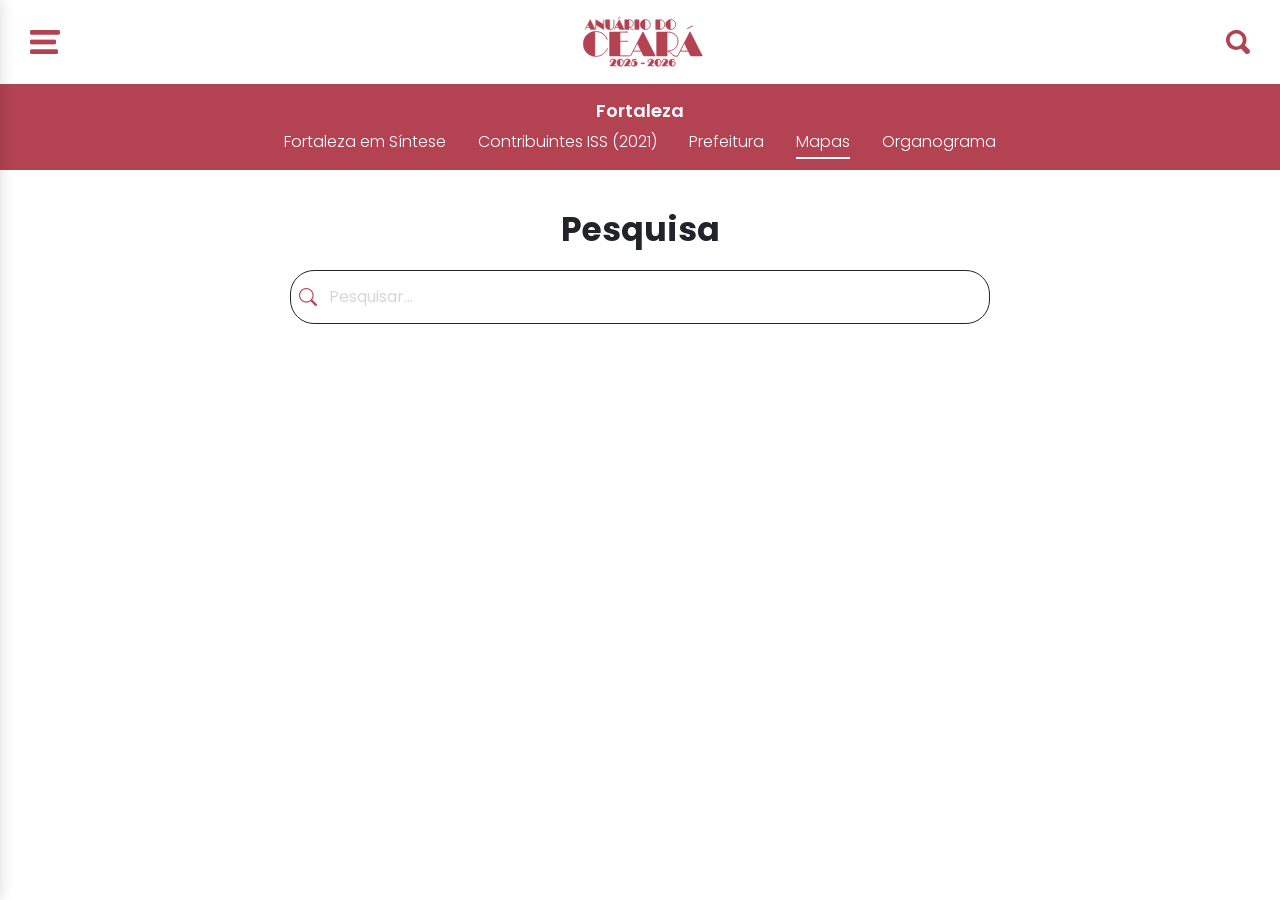
==== search.html @ cdada39a "feat(search): implementa visual para a pagina de busca ao clicar no icon de lupa da pagina index" ====
<!DOCTYPE html>
<html lang="pt-br">
<head>
    <meta charset="UTF-8">
    <meta name="viewport" content="width=device-width, initial-scale=1.0">
    <title>search | Anuário do Ceará</title>
    <link href="https://fonts.googleapis.com/css2?family=Poppins:wght@300;400;500;600;700&display=swap" rel="stylesheet">
    <link href="https://cdn.jsdelivr.net/npm/bootstrap@5.3.0/dist/css/bootstrap.min.css" rel="stylesheet">

    <link rel="stylesheet" href="./src/main.css">

<link href="https://cdn.jsdelivr.net/npm/bootstrap-icons@1.11.3/font/bootstrap-icons.css" rel="stylesheet">
</head>
<body>
    <div id="header">
        <!-- O header é carregado dinamicamente pelo JavaScript -->
    </div>

<main>
  <div class="container">
    <div class="search-header">
      <h1 class="title-large">Pesquisa</h1>
    </div>
    <div class="search-box">
      <label for="searchInput">
        <span class="bi bi-search"></span>
        <input type="text" id="searchInput" placeholder="Pesquisar...">
      </label>
    </div>
  </div>
</main>

    <script src="./src/js/components/utils.js"></script>
</body>
</html>
---- src/main.css ----
/* Base */
@import './css/base/reset.css';
@import './css/base/typography.css';

/* Layout */
@import './css/layout/container.css';

/* Components  */
@import './css/components/header.css';
@import './css/components/sidebar.css';
@import './css/components/search.css';

/* Paginas */
@import './css/pages/maps.css';
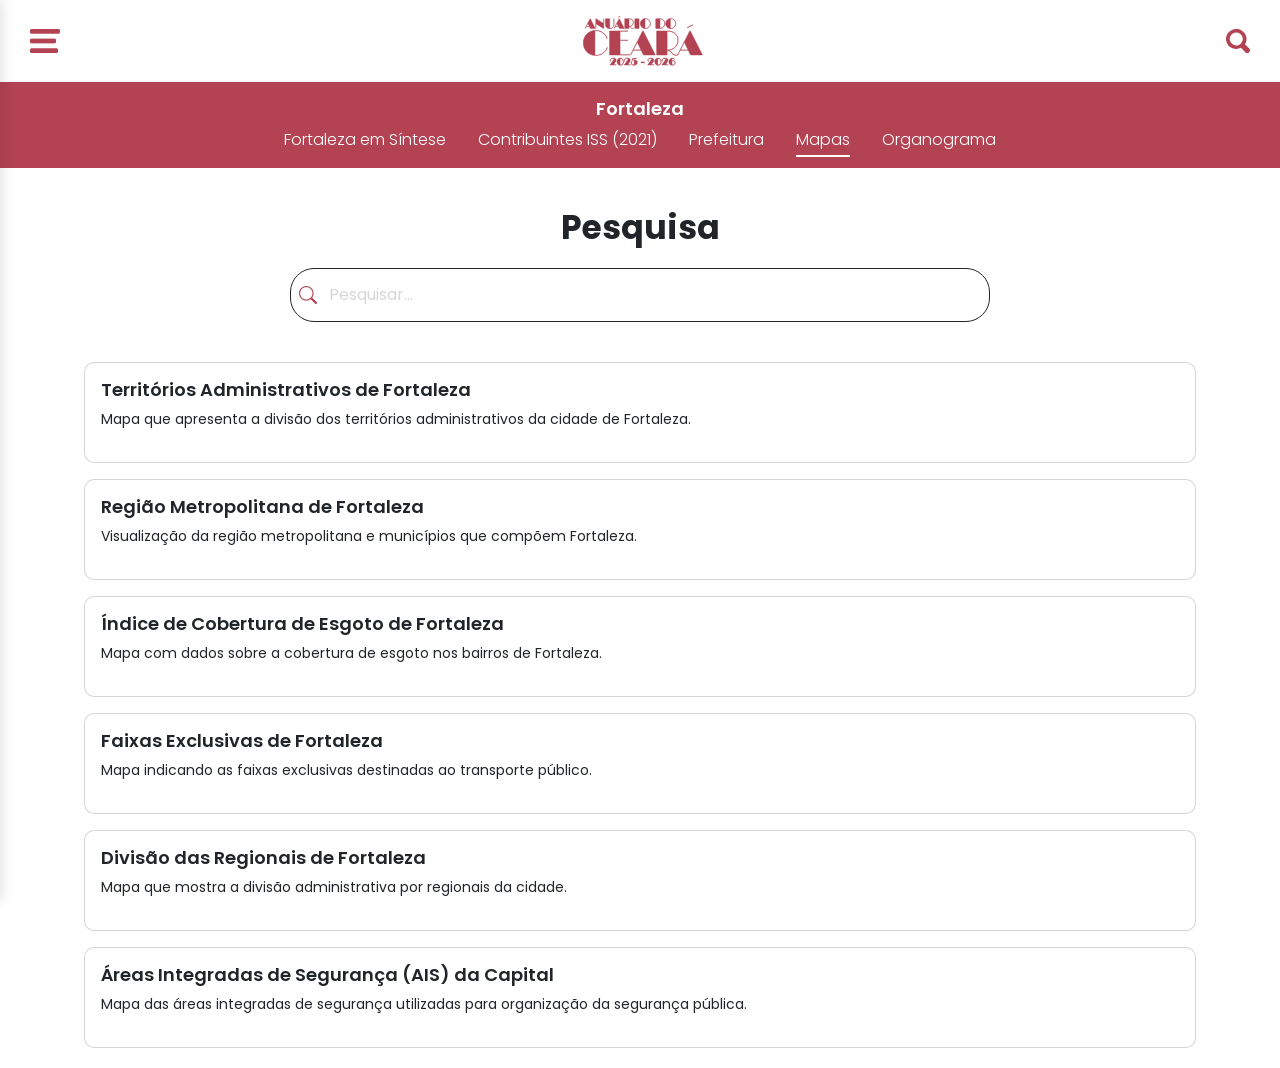
==== commit f6022b1c: "feat: adiciona busca com data.js e renderização de cards" ====
--- a/search.html
+++ b/search.html
@@ -23,13 +23,16 @@
     </div>
     <div class="search-box">
       <label for="searchInput">
-        <span class="bi bi-search"></span>
+        <i class="bi bi-search"></i>
         <input type="text" id="searchInput" placeholder="Pesquisar...">
       </label>
     </div>
+    <div id="cards-container"></div>
   </div>
 </main>
 
     <script src="./src/js/components/utils.js"></script>
+    <script src="./src/js/components/data.js"></script>
+
 </body>
 </html>
